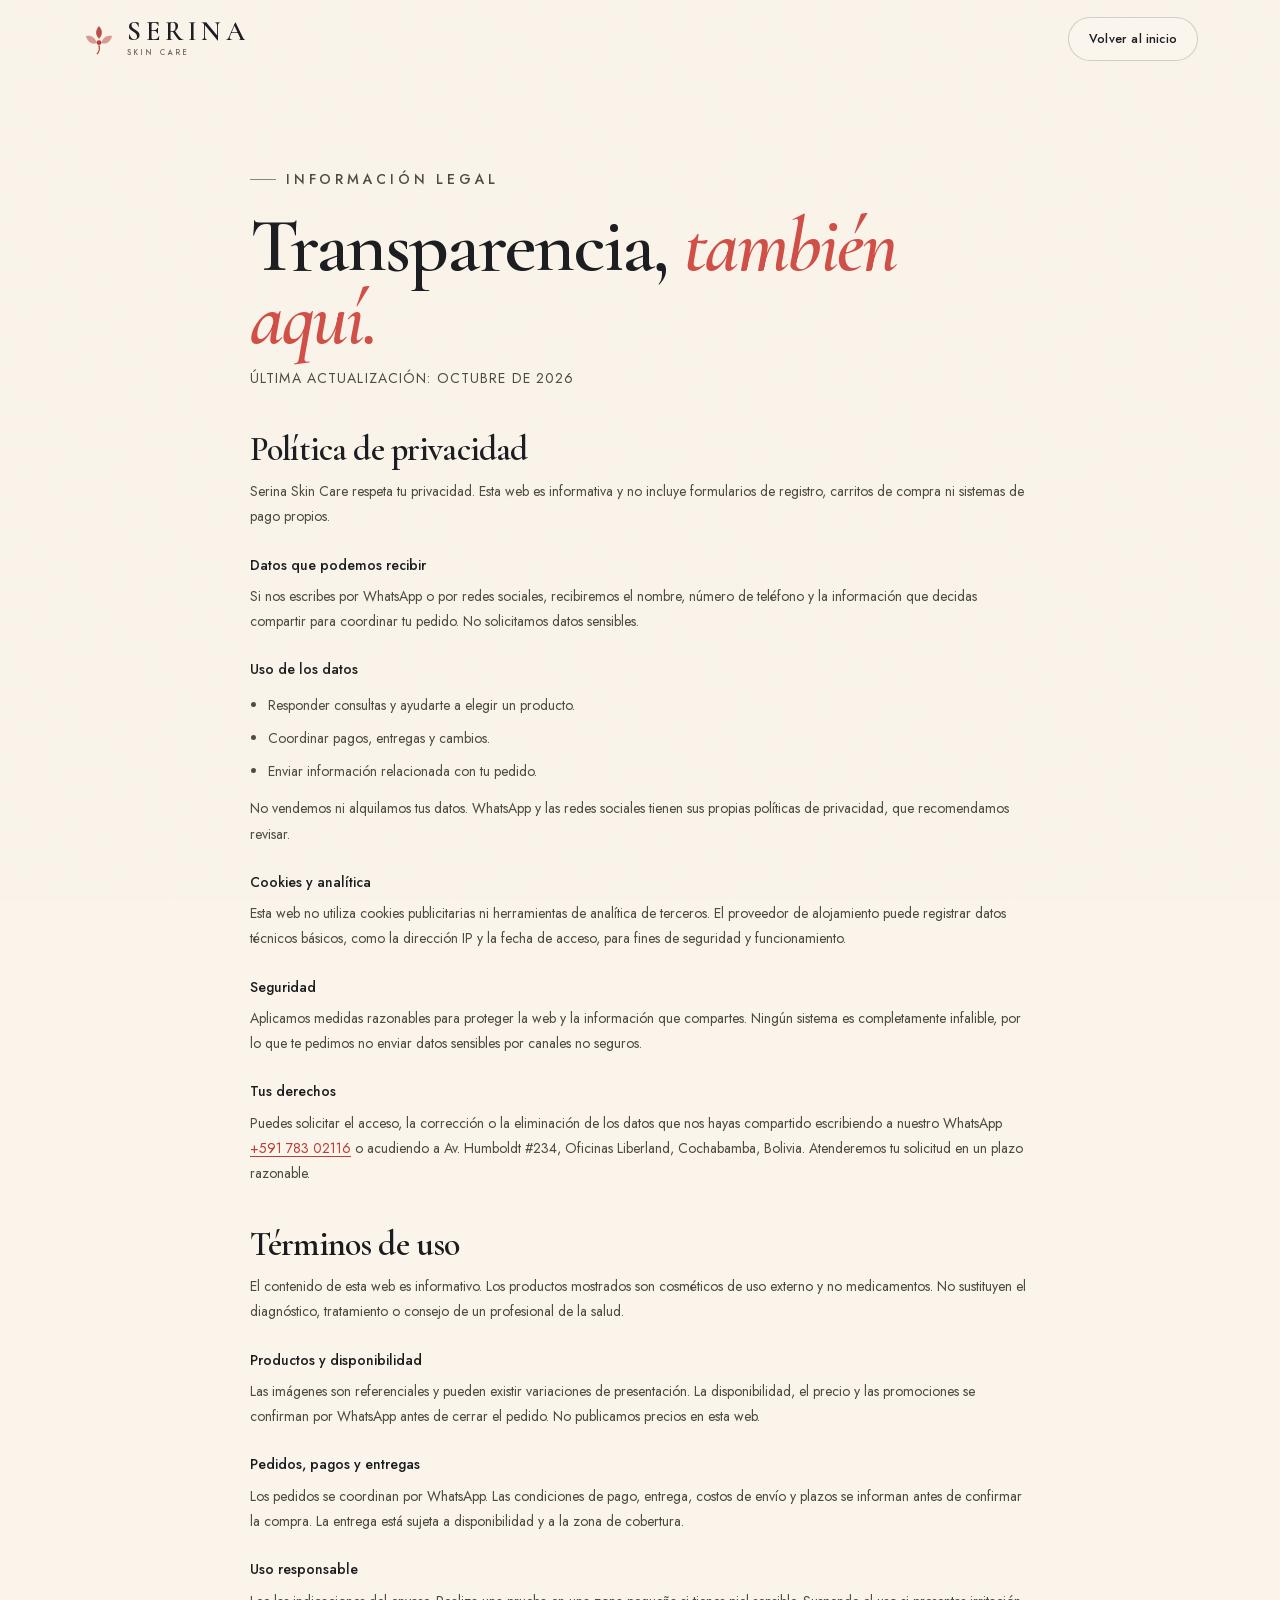
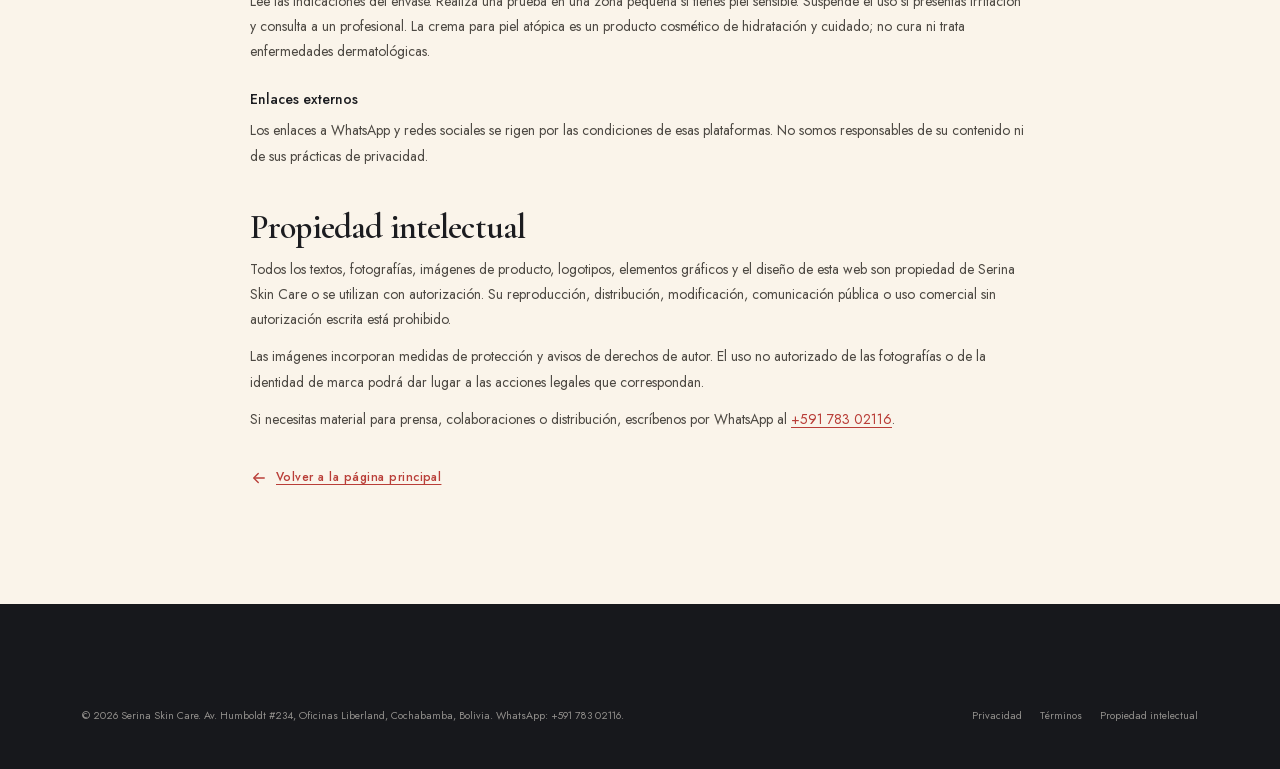
==== legal.html @ 2f3aa1bd "Landing Serina Skin Care" ====
<!DOCTYPE html>
<html lang="es">
<head>
  <meta charset="utf-8">
  <meta name="viewport" content="width=device-width, initial-scale=1">
  <title>Información legal | Serina Skin Care</title>
  <meta name="description" content="Política de privacidad, términos de uso y propiedad intelectual de Serina Skin Care.">
  <meta name="theme-color" content="#faf4ea">
  <meta name="color-scheme" content="light">
  <meta name="robots" content="noindex, follow, noimageindex">
  <meta name="referrer" content="strict-origin-when-cross-origin">
  <meta http-equiv="Content-Security-Policy" content="default-src 'self'; img-src 'self' data:; style-src 'self'; script-src 'self'; font-src 'self'; connect-src 'self'; object-src 'none'; base-uri 'self'; form-action 'none'">
  <link rel="icon" href="favicon.ico" sizes="any">
  <link rel="icon" type="image/png" href="assets/img/brand/favicon-32.png" sizes="32x32">
  <link rel="apple-touch-icon" href="assets/img/brand/apple-touch-icon.png">
  <link rel="stylesheet" href="assets/css/styles.css">
</head>
<body>
  <a class="skip-link" href="#contenido">Saltar al contenido</a>

  <header class="site-header">
    <div class="container header-inner">
      <a class="brand" href="index.html" aria-label="Serina Skin Care, volver al inicio">
        <span class="brand-mark" aria-hidden="true">
          <svg viewBox="0 0 48 48" fill="none">
            <path d="M24 5.5c5.4 6.4 5.4 12.4 0 18-5.4-5.6-5.4-11.6 0-18Z" fill="currentColor" opacity=".92"/>
            <path d="M42.5 19.6c-2.3 8.1-7.6 11.8-15.4 10.5 1.9-7.7 7.2-11.4 15.4-10.5Z" fill="currentColor" opacity=".5"/>
            <path d="M5.5 19.6c8.2-.9 13.5 2.8 15.4 10.5-7.8 1.3-13.1-2.4-15.4-10.5Z" fill="currentColor" opacity=".5"/>
            <circle cx="24" cy="29" r="3.4" fill="currentColor"/>
            <path d="M24 33.2c1.3 5.2 0 9.1-2.5 11.6" stroke="currentColor" stroke-width="1.7" stroke-linecap="round"/>
          </svg>
        </span>
        <span class="brand-text">
          <span class="brand-name">SERINA</span>
          <span class="brand-sub">SKIN CARE</span>
        </span>
      </a>
      <a class="btn btn-ghost btn-sm" href="index.html">Volver al inicio</a>
    </div>
  </header>

  <main class="legal-page" id="contenido">
    <div class="container">
      <div class="legal-shell">
        <p class="eyebrow"><span class="eyebrow-line" aria-hidden="true"></span> Información legal</p>
        <h1>Transparencia, <em>también aquí.</em></h1>
        <p class="legal-updated">Última actualización: octubre de 2026</p>

        <section id="privacidad">
          <h2>Política de privacidad</h2>
          <p>Serina Skin Care respeta tu privacidad. Esta web es informativa y no incluye formularios de registro, carritos de compra ni sistemas de pago propios.</p>
          <h3>Datos que podemos recibir</h3>
          <p>Si nos escribes por WhatsApp o por redes sociales, recibiremos el nombre, número de teléfono y la información que decidas compartir para coordinar tu pedido. No solicitamos datos sensibles.</p>
          <h3>Uso de los datos</h3>
          <ul>
            <li>Responder consultas y ayudarte a elegir un producto.</li>
            <li>Coordinar pagos, entregas y cambios.</li>
            <li>Enviar información relacionada con tu pedido.</li>
          </ul>
          <p>No vendemos ni alquilamos tus datos. WhatsApp y las redes sociales tienen sus propias políticas de privacidad, que recomendamos revisar.</p>
          <h3>Cookies y analítica</h3>
          <p>Esta web no utiliza cookies publicitarias ni herramientas de analítica de terceros. El proveedor de alojamiento puede registrar datos técnicos básicos, como la dirección IP y la fecha de acceso, para fines de seguridad y funcionamiento.</p>
          <h3>Seguridad</h3>
          <p>Aplicamos medidas razonables para proteger la web y la información que compartes. Ningún sistema es completamente infalible, por lo que te pedimos no enviar datos sensibles por canales no seguros.</p>
          <h3>Tus derechos</h3>
          <p>Puedes solicitar el acceso, la corrección o la eliminación de los datos que nos hayas compartido escribiendo a nuestro WhatsApp <a href="https://wa.me/59178302116">+591 783 02116</a> o acudiendo a Av. Humboldt #234, Oficinas Liberland, Cochabamba, Bolivia. Atenderemos tu solicitud en un plazo razonable.</p>
        </section>

        <section id="terminos">
          <h2>Términos de uso</h2>
          <p>El contenido de esta web es informativo. Los productos mostrados son cosméticos de uso externo y no medicamentos. No sustituyen el diagnóstico, tratamiento o consejo de un profesional de la salud.</p>
          <h3>Productos y disponibilidad</h3>
          <p>Las imágenes son referenciales y pueden existir variaciones de presentación. La disponibilidad, el precio y las promociones se confirman por WhatsApp antes de cerrar el pedido. No publicamos precios en esta web.</p>
          <h3>Pedidos, pagos y entregas</h3>
          <p>Los pedidos se coordinan por WhatsApp. Las condiciones de pago, entrega, costos de envío y plazos se informan antes de confirmar la compra. La entrega está sujeta a disponibilidad y a la zona de cobertura.</p>
          <h3>Uso responsable</h3>
          <p>Lee las indicaciones del envase. Realiza una prueba en una zona pequeña si tienes piel sensible. Suspende el uso si presentas irritación y consulta a un profesional. La crema para piel atópica es un producto cosmético de hidratación y cuidado; no cura ni trata enfermedades dermatológicas.</p>
          <h3>Enlaces externos</h3>
          <p>Los enlaces a WhatsApp y redes sociales se rigen por las condiciones de esas plataformas. No somos responsables de su contenido ni de sus prácticas de privacidad.</p>
        </section>

        <section id="propiedad">
          <h2>Propiedad intelectual</h2>
          <p>Todos los textos, fotografías, imágenes de producto, logotipos, elementos gráficos y el diseño de esta web son propiedad de Serina Skin Care o se utilizan con autorización. Su reproducción, distribución, modificación, comunicación pública o uso comercial sin autorización escrita está prohibido.</p>
          <p>Las imágenes incorporan medidas de protección y avisos de derechos de autor. El uso no autorizado de las fotografías o de la identidad de marca podrá dar lugar a las acciones legales que correspondan.</p>
          <p>Si necesitas material para prensa, colaboraciones o distribución, escríbenos por WhatsApp al <a href="https://wa.me/59178302116">+591 783 02116</a>.</p>
        </section>

        <a class="legal-back" href="index.html"><span class="icon" aria-hidden="true"><svg viewBox="0 0 24 24" fill="none" stroke="currentColor" stroke-width="1.8" stroke-linecap="round" stroke-linejoin="round"><path d="M5 12h13"/><path d="m13 6 6 6-6 6"/></svg></span> Volver a la página principal</a>
      </div>
    </div>
  </main>

  <footer class="site-footer">
    <div class="container footer-bottom">
      <p>© 2026 Serina Skin Care. Av. Humboldt #234, Oficinas Liberland, Cochabamba, Bolivia. WhatsApp: <a href="https://wa.me/59178302116">+591 783 02116</a>.</p>
      <div class="legal-links">
        <a href="#privacidad">Privacidad</a>
        <a href="#terminos">Términos</a>
        <a href="#propiedad">Propiedad intelectual</a>
      </div>
    </div>
  </footer>
</body>
</html>
---- assets/css/styles.css ----
@font-face {
  font-family: "Cormorant Garamond";
  src: url("../fonts/CormorantGaramond-600.woff2") format("woff2");
  font-weight: 600;
  font-style: normal;
  font-display: swap;
}
@font-face {
  font-family: "Cormorant Garamond";
  src: url("../fonts/CormorantGaramond-600-italic.woff2") format("woff2");
  font-weight: 600;
  font-style: italic;
  font-display: swap;
}
@font-face {
  font-family: "Jost";
  src: url("../fonts/Jost-400.woff2") format("woff2");
  font-weight: 400;
  font-style: normal;
  font-display: swap;
}
@font-face {
  font-family: "Jost";
  src: url("../fonts/Jost-500.woff2") format("woff2");
  font-weight: 500;
  font-style: normal;
  font-display: swap;
}
@font-face {
  font-family: "Jost";
  src: url("../fonts/Jost-600.woff2") format("woff2");
  font-weight: 600;
  font-style: normal;
  font-display: swap;
}

:root {
  --cream: #faf4ea;
  --paper: #fffcf6;
  --ink: #1b1c20;
  --ink-soft: #4d4943;
  --muted: #6f665c;
  --coral: #d14e46;
  --coral-deep: #b93e38;
  --coral-dark: #a9322d;
  --blush: #f3cdd1;
  --blush-soft: #f8e4e3;
  --amber: #b4551f;
  --gold: #c9a24b;
  --gold-deep: #a77f2e;
  --sage: #71866b;
  --sage-soft: #e6eee0;
  --charcoal: #17181c;
  --line: rgba(27, 28, 32, 0.11);
  --line-light: rgba(255, 255, 255, 0.14);
  --shadow: 0 36px 70px -45px rgba(70, 38, 24, 0.55);
  --shadow-soft: 0 22px 45px -30px rgba(70, 38, 24, 0.4);
  --radius: 30px;
  --font-display: "Cormorant Garamond", Georgia, "Times New Roman", serif;
  --font-sans: "Jost", system-ui, -apple-system, "Segoe UI", sans-serif;
  --container: 1180px;
  --gutter: clamp(18px, 4vw, 32px);
}

*,
*::before,
*::after {
  box-sizing: border-box;
}

html {
  scroll-behavior: smooth;
  scroll-padding-top: 88px;
  overflow-x: hidden;
  overflow-x: clip;
  -webkit-text-size-adjust: 100%;
}

body {
  margin: 0;
  background: var(--cream);
  color: var(--ink);
  font-family: var(--font-sans);
  font-size: 16px;
  font-weight: 400;
  line-height: 1.6;
  overflow-x: hidden;
  overflow-x: clip;
  -webkit-font-smoothing: antialiased;
  text-rendering: optimizeLegibility;
}

body::before {
  content: "";
  position: fixed;
  inset: 0;
  z-index: 9999;
  pointer-events: none;
  opacity: 0.18;
  background-image: url("data:image/svg+xml,%3Csvg xmlns='http://www.w3.org/2000/svg' width='140' height='140' viewBox='0 0 140 140'%3E%3Cfilter id='n'%3E%3CfeTurbulence type='fractalNoise' baseFrequency='.75' numOctaves='2' stitchTiles='stitch'/%3E%3C/filter%3E%3Crect width='140' height='140' filter='url(%23n)' opacity='.16'/%3E%3C/svg%3E");
}

img,
svg {
  display: block;
}

[hidden] {
  display: none !important;
}


img {
  max-width: 100%;
  height: auto;
  -webkit-touch-callout: none;
  -webkit-user-select: none;
  user-select: none;
}

a {
  color: inherit;
  text-decoration: none;
}

button,
input,
summary {
  font: inherit;
}

button {
  color: inherit;
}

h1,
h2,
h3,
h4,
p,
ul,
figure {
  margin: 0;
}

ul {
  padding: 0;
  list-style: none;
}

::selection {
  background: var(--coral-deep);
  color: var(--cream);
}

:focus-visible {
  outline: 2px solid var(--coral-deep);
  outline-offset: 3px;
}

.skip-link {
  position: fixed;
  top: 12px;
  left: 12px;
  z-index: 1000;
  padding: 10px 16px;
  border-radius: 999px;
  background: var(--ink);
  color: var(--cream);
  font-size: 12px;
  transform: translateY(-160%);
  transition: transform 0.2s ease;
}

.skip-link:focus {
  transform: none;
}

.container {
  width: 100%;
  max-width: var(--container);
  margin: 0 auto;
  padding: 0 var(--gutter);
}

.icon {
  display: inline-flex;
  flex: 0 0 auto;
  width: 18px;
  height: 18px;
}

.icon svg {
  width: 100%;
  height: 100%;
}

.icon-arrow {
  width: 17px;
  height: 17px;
}

.eyebrow {
  display: flex;
  align-items: center;
  gap: 10px;
  color: var(--coral-deep);
  font-size: 10.5px;
  font-weight: 500;
  letter-spacing: 0.27em;
  line-height: 1.3;
  text-transform: uppercase;
}

.eyebrow-line {
  display: inline-block;
  width: 26px;
  height: 1px;
  background: currentColor;
  opacity: 0.65;
}

.eyebrow.light {
  color: #f7d7b6;
}

h1,
h2 {
  font-family: var(--font-display);
  font-weight: 600;
  letter-spacing: -0.025em;
  line-height: 0.95;
}

h1 em,
h2 em {
  color: var(--coral);
  font-style: italic;
  font-weight: 600;
}

.lead {
  max-width: 490px;
  margin-top: 24px;
  color: var(--ink-soft);
  font-size: clamp(16px, 1.7vw, 18px);
  line-height: 1.7;
}

.section {
  padding: clamp(76px, 9vw, 128px) 0;
}

.section-head {
  display: flex;
  align-items: flex-end;
  justify-content: space-between;
  gap: 48px;
  margin-bottom: clamp(38px, 5vw, 58px);
}

.section-head h2 {
  margin-top: 18px;
  font-size: clamp(46px, 5vw, 70px);
}

.section-head.center {
  display: block;
  max-width: 720px;
  margin-right: auto;
  margin-left: auto;
  text-align: center;
}

.section-head.center .eyebrow {
  justify-content: center;
}

.section-head.center h2 {
  margin-top: 16px;
}

.section-lead {
  max-width: 390px;
  padding-bottom: 8px;
  color: var(--muted);
  font-size: 14.5px;
  line-height: 1.7;
}

.section-lead.centered {
  max-width: 520px;
  margin: 20px auto 0;
}

.btn {
  display: inline-flex;
  align-items: center;
  justify-content: center;
  gap: 10px;
  min-height: 54px;
  padding: 0 27px;
  border: 1px solid transparent;
  border-radius: 999px;
  cursor: pointer;
  font-family: var(--font-sans);
  font-size: 13.5px;
  font-weight: 500;
  letter-spacing: 0.015em;
  line-height: 1;
  text-align: center;
  white-space: nowrap;
  transition: transform 0.25s ease, background-color 0.25s ease, border-color 0.25s ease, box-shadow 0.25s ease, color 0.25s ease;
}

.btn:hover {
  transform: translateY(-2px);
}

.btn:active {
  transform: translateY(0);
}

.btn-primary {
  background: var(--coral-deep);
  color: #fff;
  box-shadow: 0 18px 30px -18px rgba(185, 62, 56, 0.8);
}

.btn-primary:hover {
  background: var(--coral-dark);
  box-shadow: 0 22px 34px -18px rgba(169, 50, 45, 0.75);
}

.btn-ghost {
  border-color: rgba(27, 28, 32, 0.18);
  background: rgba(255, 252, 246, 0.28);
  color: var(--ink);
}

.btn-ghost:hover {
  border-color: var(--ink);
  background: rgba(255, 252, 246, 0.7);
}

.btn-dark {
  background: var(--ink);
  color: var(--cream);
  box-shadow: 0 18px 30px -20px rgba(23, 24, 28, 0.8);
}

.btn-dark:hover {
  background: var(--coral-deep);
}

.btn-cream {
  background: var(--cream);
  color: var(--coral-deep);
  box-shadow: 0 20px 40px -22px rgba(70, 20, 15, 0.55);
}

.btn-cream:hover {
  background: #fff;
  color: var(--coral-dark);
}

.btn-sm {
  min-height: 44px;
  padding: 0 20px;
  font-size: 12.5px;
}

/* Announcement + header */
.announce {
  background: var(--charcoal);
  color: rgba(250, 244, 234, 0.8);
}

.announce-inner {
  display: flex;
  align-items: center;
  justify-content: space-between;
  gap: 20px;
  min-height: 38px;
  font-size: 10.5px;
  letter-spacing: 0.12em;
  text-transform: uppercase;
}

.announce p {
  display: flex;
  align-items: center;
  gap: 9px;
}

.announce a {
  display: inline-flex;
  align-items: center;
  gap: 8px;
  color: rgba(250, 244, 234, 0.95);
  transition: color 0.2s ease;
}

.announce a:hover {
  color: #f5c7a8;
}

.announce-dot {
  width: 6px;
  height: 6px;
  border-radius: 50%;
  background: var(--coral);
  box-shadow: 0 0 0 3px rgba(209, 78, 70, 0.18);
}

.site-header {
  position: sticky;
  top: 0;
  z-index: 100;
  background: rgba(250, 244, 234, 0.84);
  border-bottom: 1px solid transparent;
  backdrop-filter: blur(18px);
  -webkit-backdrop-filter: blur(18px);
  transition: border-color 0.25s ease, box-shadow 0.25s ease, background-color 0.25s ease;
}

.site-header.scrolled {
  border-bottom-color: var(--line);
  background: rgba(250, 244, 234, 0.94);
  box-shadow: 0 14px 30px -30px rgba(25, 20, 15, 0.45);
}

.header-inner {
  position: relative;
  display: flex;
  align-items: center;
  justify-content: space-between;
  gap: 22px;
  min-height: 78px;
}

.brand {
  display: inline-flex;
  align-items: center;
  gap: 11px;
  flex: 0 0 auto;
}

.brand-mark {
  display: grid;
  place-items: center;
  width: 34px;
  height: 34px;
  color: var(--coral-deep);
}

.brand-mark svg {
  width: 100%;
  height: 100%;
}

.brand-text {
  display: flex;
  flex-direction: column;
}

.brand-name {
  font-family: var(--font-display);
  font-size: 27px;
  font-weight: 600;
  letter-spacing: 0.17em;
  line-height: 0.82;
}

.brand-sub {
  margin-top: 6px;
  color: var(--muted);
  font-size: 7.5px;
  font-weight: 500;
  letter-spacing: 0.4em;
  line-height: 1;
}

.nav {
  display: flex;
  align-items: center;
  gap: clamp(18px, 2.4vw, 34px);
}

.nav > a {
  position: relative;
  color: var(--ink-soft);
  font-size: 13px;
  font-weight: 500;
  letter-spacing: 0.02em;
  transition: color 0.2s ease;
}

.nav > a::after {
  content: "";
  position: absolute;
  right: 0;
  bottom: -7px;
  left: 0;
  height: 1px;
  background: var(--coral-deep);
  transform: scaleX(0);
  transform-origin: right;
  transition: transform 0.3s ease;
}

.nav > a:hover {
  color: var(--ink);
}

.nav > a:hover::after {
  transform: scaleX(1);
  transform-origin: left;
}

.header-actions {
  display: flex;
  align-items: center;
  gap: 10px;
}

.menu-toggle {
  display: none;
  width: 44px;
  height: 44px;
  padding: 0;
  border: 1px solid var(--line);
  border-radius: 50%;
  background: transparent;
  cursor: pointer;
}

.menu-toggle span {
  display: block;
  width: 17px;
  height: 1.5px;
  margin: 4px auto;
  border-radius: 999px;
  background: var(--ink);
  transition: transform 0.25s ease, opacity 0.25s ease;
}

.nav-open .menu-toggle span:nth-child(1) {
  transform: translateY(5.5px) rotate(45deg);
}

.nav-open .menu-toggle span:nth-child(2) {
  opacity: 0;
}

.nav-open .menu-toggle span:nth-child(3) {
  transform: translateY(-5.5px) rotate(-45deg);
}

/* Hero */
.hero {
  position: relative;
  padding: clamp(44px, 6vw, 84px) 0 clamp(64px, 8vw, 104px);
  overflow: hidden;
}

.hero::before {
  content: "";
  position: absolute;
  top: -18%;
  right: -10%;
  width: 60vw;
  height: 60vw;
  max-width: 820px;
  max-height: 820px;
  border-radius: 50%;
  background: radial-gradient(circle at 40% 40%, rgba(247, 214, 206, 0.9), rgba(250, 244, 234, 0) 68%);
  pointer-events: none;
}

.hero::after {
  content: "";
  position: absolute;
  bottom: -30%;
  left: -16%;
  width: 46vw;
  height: 46vw;
  max-width: 620px;
  max-height: 620px;
  border-radius: 50%;
  background: radial-gradient(circle, rgba(236, 219, 193, 0.6), rgba(250, 244, 234, 0) 70%);
  pointer-events: none;
}

.hero-grid {
  position: relative;
  z-index: 1;
  display: grid;
  grid-template-columns: minmax(0, 1.04fr) minmax(0, 0.96fr);
  align-items: center;
  gap: clamp(30px, 4vw, 64px);
}

.hero-copy {
  padding-top: 6px;
}

.hero h1 {
  margin: 22px 0 24px;
  font-size: clamp(56px, 7.4vw, 98px);
  line-height: 0.88;
  letter-spacing: -0.035em;
}

.hero-actions {
  display: flex;
  flex-wrap: wrap;
  gap: 11px;
  margin-top: 30px;
}

.trust {
  display: flex;
  flex-wrap: wrap;
  gap: 14px 22px;
  margin-top: 32px;
  color: var(--muted);
  font-size: 11.5px;
  letter-spacing: 0.02em;
}

.trust li {
  display: flex;
  align-items: center;
  gap: 7px;
}

.trust .icon {
  width: 15px;
  height: 15px;
  color: var(--coral-deep);
}

.hero-visual {
  position: relative;
  display: grid;
  place-items: center;
  min-height: 620px;
  isolation: isolate;
}

.hero-blob {
  position: absolute;
  top: 50%;
  left: 50%;
  width: min(92%, 500px);
  aspect-ratio: 1;
  border-radius: 50%;
  background:
    radial-gradient(circle at 35% 28%, rgba(255, 247, 240, 0.9), transparent 35%),
    linear-gradient(160deg, #f8d8cf 0%, #efc0ba 48%, #e9aaa6 100%);
  box-shadow: inset -20px -28px 70px rgba(174, 90, 77, 0.16), 0 40px 80px -60px rgba(120, 50, 35, 0.5);
  transform: translate(-50%, -50%);
}

.hero-ring {
  position: absolute;
  top: 50%;
  left: 50%;
  width: min(105%, 590px);
  aspect-ratio: 1;
  border: 1px solid rgba(201, 162, 75, 0.45);
  border-radius: 50%;
  transform: translate(-50%, -50%) rotate(12deg);
}

.hero-stage {
  position: relative;
  z-index: 2;
  display: flex;
  align-items: center;
  justify-content: center;
  width: 100%;
  filter: drop-shadow(0 44px 44px rgba(77, 38, 23, 0.2));
}

.hero-stage img {
  width: 100%;
  height: min(612px, 70vw);
  object-fit: contain;
  animation: float 7s ease-in-out infinite;
}

.watermark {
  position: absolute;
  right: 12px;
  bottom: 9px;
  z-index: 6;
  color: rgba(27, 28, 32, 0.3);
  font-size: 8px;
  font-weight: 500;
  letter-spacing: 0.13em;
  text-transform: uppercase;
  pointer-events: none;
}

.float-card {
  position: absolute;
  z-index: 4;
  border: 1px solid rgba(255, 255, 255, 0.72);
  border-radius: 18px;
  background: rgba(255, 252, 246, 0.9);
  box-shadow: 0 18px 36px -24px rgba(70, 38, 24, 0.45);
  backdrop-filter: blur(12px);
  -webkit-backdrop-filter: blur(12px);
}

.float-size {
  top: 12%;
  left: -1%;
  display: flex;
  flex-direction: column;
  gap: 2px;
  padding: 12px 17px;
}

.fc-kicker {
  color: var(--coral-deep);
  font-size: 8.5px;
  font-weight: 500;
  letter-spacing: 0.17em;
  text-transform: uppercase;
}

.float-size strong {
  font-family: var(--font-display);
  font-size: 25px;
  font-weight: 600;
  line-height: 1;
}

.float-benefits {
  bottom: 7%;
  left: -4%;
  display: flex;
  gap: 14px;
  padding: 12px 15px;
}

.mini-benefit {
  display: flex;
  flex-direction: column;
  align-items: center;
  gap: 5px;
  color: var(--ink-soft);
  font-size: 9px;
  letter-spacing: 0.03em;
}

.mini-benefit svg {
  width: 17px;
  height: 17px;
  color: var(--coral-deep);
}

.stamp {
  position: absolute;
  top: 4%;
  right: 0;
  z-index: 4;
  display: flex;
  flex-direction: column;
  align-items: center;
  justify-content: center;
  width: 114px;
  height: 114px;
  border: 1px solid rgba(201, 162, 75, 0.35);
  border-radius: 50%;
  background: var(--paper);
  color: var(--coral-deep);
  text-align: center;
  box-shadow: 0 18px 36px -24px rgba(70, 38, 24, 0.45);
  transform: rotate(7deg);
}

.stamp span {
  font-size: 8px;
  font-weight: 500;
  letter-spacing: 0.16em;
  text-transform: uppercase;
}

.stamp strong {
  margin-top: 2px;
  font-family: var(--font-display);
  font-size: 19px;
  font-weight: 600;
  line-height: 1;
}

.stamp svg {
  position: absolute;
  inset: 4px;
  width: calc(100% - 8px);
  height: calc(100% - 8px);
  color: var(--gold);
}

.spark {
  position: absolute;
  z-index: 1;
  color: var(--gold);
  opacity: 0.8;
}

.spark-1 {
  top: 31%;
  right: 5%;
  width: 22px;
  height: 22px;
}

.spark-2 {
  right: 14%;
  bottom: 20%;
  width: 13px;
  height: 13px;
  opacity: 0.6;
}

/* Marquee */
.marquee {
  position: relative;
  z-index: 2;
  overflow: hidden;
  background: var(--charcoal);
  color: rgba(250, 244, 234, 0.9);
  transform: rotate(-1.4deg);
  transform-origin: center;
}

.marquee-track {
  display: flex;
  width: max-content;
  animation: marquee 34s linear infinite;
}

.marquee-track span {
  display: flex;
  align-items: center;
  gap: 26px;
  padding: 17px 26px;
  font-size: 10.5px;
  font-weight: 400;
  letter-spacing: 0.3em;
  text-transform: uppercase;
  white-space: nowrap;
}

.marquee-track i {
  color: var(--gold);
  font-style: normal;
  font-size: 8px;
}

/* Products */
.products {
  position: relative;
}

.product-grid {
  display: grid;
  grid-template-columns: repeat(3, minmax(0, 1fr));
  gap: 22px;
}

.product-card {
  position: relative;
  display: flex;
  flex-direction: column;
  min-height: 666px;
  padding: 22px;
  overflow: hidden;
  border: 1px solid rgba(255, 255, 255, 0.5);
  border-radius: var(--radius);
  box-shadow: var(--shadow-soft);
  transition: transform 0.35s ease, box-shadow 0.35s ease;
}

.product-card:hover {
  transform: translateY(-6px);
  box-shadow: 0 42px 70px -48px rgba(70, 38, 24, 0.55);
}

.card-facial {
  background: linear-gradient(155deg, #f8ddd7 0%, #f3cac8 56%, #eebfbe 100%);
}

.card-corporal {
  background: linear-gradient(155deg, #eee7dc 0%, #e5dccf 100%);
}

.card-atopic {
  background: linear-gradient(155deg, #e9efe3 0%, #dce7d5 100%);
}

.card-top {
  position: relative;
  z-index: 3;
  display: flex;
  align-items: center;
  justify-content: space-between;
  gap: 12px;
}

.tag {
  display: inline-flex;
  align-items: center;
  padding: 7px 11px;
  border: 1px solid rgba(255, 255, 255, 0.62);
  border-radius: 999px;
  background: rgba(255, 252, 246, 0.72);
  color: var(--ink-soft);
  font-size: 9px;
  font-weight: 500;
  letter-spacing: 0.15em;
  line-height: 1;
  text-transform: uppercase;
  backdrop-filter: blur(10px);
}

.card-num {
  color: rgba(27, 28, 32, 0.25);
  font-family: var(--font-display);
  font-size: 22px;
  font-weight: 600;
  line-height: 1;
}

.card-stage {
  position: relative;
  z-index: 1;
  display: grid;
  place-items: center;
  height: 356px;
  margin: 2px 0 8px;
}

.stage-circle {
  position: absolute;
  top: 50%;
  left: 50%;
  width: 264px;
  aspect-ratio: 1;
  border: 1px solid rgba(255, 255, 255, 0.55);
  border-radius: 50%;
  background: rgba(255, 252, 246, 0.34);
  box-shadow: inset 0 0 60px rgba(255, 255, 255, 0.25);
  transform: translate(-50%, -50%);
}

.card-corporal .stage-circle {
  background: rgba(255, 252, 246, 0.25);
}

.card-atopic .stage-circle {
  background: rgba(255, 252, 246, 0.3);
}

.card-stage img {
  position: relative;
  z-index: 1;
  width: 100%;
  height: 344px;
  object-fit: contain;
  filter: drop-shadow(0 28px 24px rgba(65, 35, 22, 0.18));
  transition: transform 0.55s cubic-bezier(0.2, 0.7, 0.2, 1);
}

.product-card:hover .card-stage img {
  transform: translateY(-8px) scale(1.025);
}

.card-body {
  position: relative;
  z-index: 2;
  margin-top: auto;
}

.card-kicker {
  margin-bottom: 7px;
  color: rgba(27, 28, 32, 0.56);
  font-size: 9px;
  font-weight: 500;
  letter-spacing: 0.15em;
  text-transform: uppercase;
}

.card-body h3 {
  font-family: var(--font-display);
  font-size: 35px;
  font-weight: 600;
  letter-spacing: -0.025em;
  line-height: 0.96;
}

.card-atopic .card-body h3 {
  font-size: 30px;
}

.card-size {
  margin-top: 5px;
  color: rgba(27, 28, 32, 0.55);
  font-size: 11.5px;
  letter-spacing: 0.04em;
}

.card-desc {
  max-width: 31ch;
  margin-top: 13px;
  color: rgba(27, 28, 32, 0.7);
  font-size: 13px;
  line-height: 1.6;
}

.chips {
  display: flex;
  flex-wrap: wrap;
  gap: 6px;
  margin: 16px 0 19px;
}

.chips li {
  padding: 6px 9px;
  border: 1px solid rgba(27, 28, 32, 0.13);
  border-radius: 999px;
  background: rgba(255, 255, 255, 0.18);
  color: rgba(27, 28, 32, 0.65);
  font-size: 9px;
  font-weight: 500;
  letter-spacing: 0.09em;
  line-height: 1;
  text-transform: uppercase;
}

.btn-card {
  width: 100%;
  min-height: 48px;
  border-radius: 999px;
  background: var(--ink);
  color: var(--cream);
  font-size: 12.5px;
}

.btn-card:hover {
  background: var(--coral-deep);
}

.card-note {
  min-height: 13px;
  margin-top: 10px;
  color: rgba(27, 28, 32, 0.62);
  font-size: 10px;
  line-height: 1.4;
  text-align: center;
}

/* Benefits */
.benefits {
  background: linear-gradient(180deg, rgba(255, 252, 246, 0.7), rgba(250, 244, 234, 0) 70%);
}

.benefit-grid {
  display: grid;
  grid-template-columns: repeat(3, minmax(0, 1fr));
  gap: 0 30px;
  margin-top: 50px;
}

.benefit {
  position: relative;
  padding: 32px 26px 30px 0;
  border-top: 1px solid var(--line);
}

.benefit:nth-child(n + 2) {
  padding-left: 28px;
  border-left: 1px solid var(--line);
}

.benefit-icon {
  display: grid;
  place-items: center;
  width: 46px;
  height: 46px;
  border: 1px solid rgba(201, 162, 75, 0.35);
  border-radius: 50%;
  color: var(--coral-deep);
}

.benefit-icon svg {
  width: 21px;
  height: 21px;
}

.benefit-num {
  position: absolute;
  top: 34px;
  right: 8px;
  color: rgba(27, 28, 32, 0.2);
  font-family: var(--font-display);
  font-size: 18px;
  font-weight: 600;
}

.benefit h3 {
  margin: 20px 0 9px;
  font-family: var(--font-display);
  font-size: 31px;
  font-weight: 600;
  line-height: 1;
}

.benefit p {
  max-width: 31ch;
  color: var(--muted);
  font-size: 13.5px;
  line-height: 1.65;
}

.ingredient-bar {
  display: flex;
  flex-wrap: wrap;
  align-items: center;
  justify-content: center;
  gap: 9px 22px;
  margin-top: 42px;
  padding: 18px 20px;
  border-top: 1px solid var(--line);
  border-bottom: 1px solid var(--line);
}

.ingredient-bar span {
  color: var(--ink-soft);
  font-size: 10px;
  font-weight: 500;
  letter-spacing: 0.14em;
  text-transform: uppercase;
}

.ingredient-bar span + span::before {
  content: "✦";
  margin-right: 22px;
  color: var(--gold-deep);
  font-size: 7px;
  vertical-align: middle;
}

/* Ritual split */
.ritual {
  padding-top: 0;
}

.split {
  display: grid;
  grid-template-columns: minmax(0, 1fr) minmax(0, 1fr);
  align-items: center;
  gap: clamp(38px, 6vw, 82px);
}

.split-media {
  position: relative;
  aspect-ratio: 4 / 5;
  overflow: hidden;
  border-radius: var(--radius);
  background: #e7ded2;
  box-shadow: var(--shadow);
}

.split-media > img {
  width: 100%;
  height: 100%;
  object-fit: cover;
  transition: transform 0.9s cubic-bezier(0.2, 0.7, 0.2, 1);
}

.split-media:hover > img {
  transform: scale(1.025);
}

.media-badge {
  position: absolute;
  bottom: 20px;
  left: 20px;
  z-index: 7;
  display: flex;
  flex-direction: column;
  gap: 1px;
  padding: 14px 18px;
  border: 1px solid rgba(255, 255, 255, 0.55);
  border-radius: 16px;
  background: rgba(250, 244, 234, 0.92);
  color: var(--ink);
  box-shadow: 0 18px 30px -24px rgba(40, 25, 15, 0.5);
  backdrop-filter: blur(10px);
}

.media-badge span {
  color: var(--muted);
  font-size: 8px;
  font-weight: 500;
  letter-spacing: 0.18em;
  text-transform: uppercase;
}

.media-badge strong {
  font-family: var(--font-display);
  font-size: 24px;
  font-weight: 600;
  line-height: 0.95;
}

.split-copy h2 {
  margin: 18px 0 20px;
  font-size: clamp(46px, 5vw, 66px);
}

.split-copy > p {
  max-width: 46ch;
  color: var(--muted);
  font-size: 14.5px;
  line-height: 1.75;
}

.checks {
  display: grid;
  gap: 12px;
  margin: 24px 0 28px;
}

.checks li {
  display: flex;
  align-items: flex-start;
  gap: 10px;
  color: var(--ink-soft);
  font-size: 13.5px;
  line-height: 1.5;
}

.checks .icon {
  width: 17px;
  height: 17px;
  margin-top: 2px;
  color: var(--coral-deep);
}

/* Steps */
.steps {
  background: linear-gradient(180deg, #f7efe5 0%, #f2e8dc 100%);
}

.step-grid {
  position: relative;
  display: grid;
  grid-template-columns: repeat(3, minmax(0, 1fr));
  gap: 20px;
  margin-top: 46px;
}

.step-grid::before {
  content: "";
  position: absolute;
  top: 48px;
  right: 16%;
  left: 16%;
  border-top: 1px dashed rgba(27, 28, 32, 0.2);
}

.step {
  position: relative;
  z-index: 1;
  padding: 28px;
  border: 1px solid rgba(255, 255, 255, 0.7);
  border-radius: 24px;
  background: rgba(255, 252, 246, 0.78);
  box-shadow: 0 22px 44px -36px rgba(70, 38, 24, 0.45);
}

.step-num {
  display: inline-flex;
  align-items: center;
  justify-content: center;
  width: 48px;
  height: 48px;
  border-radius: 50%;
  background: var(--coral-deep);
  color: #fff;
  font-family: var(--font-display);
  font-size: 18px;
  font-weight: 600;
  line-height: 1;
}

.step h3 {
  margin: 20px 0 7px;
  font-family: var(--font-display);
  font-size: 27px;
  font-weight: 600;
  line-height: 1;
}

.step p {
  max-width: 30ch;
  color: var(--muted);
  font-size: 13px;
  line-height: 1.65;
}

.steps-note {
  max-width: 690px;
  margin: 34px auto 0;
  color: var(--muted);
  font-size: 12.5px;
  line-height: 1.7;
  text-align: center;
}

/* FAQ */
.faq-grid {
  display: grid;
  grid-template-columns: minmax(0, 0.86fr) minmax(0, 1.14fr);
  align-items: start;
  gap: clamp(38px, 6vw, 80px);
}

.faq-intro {
  position: sticky;
  top: 112px;
}

.faq-intro h2 {
  margin: 18px 0 20px;
  font-size: clamp(44px, 4.6vw, 62px);
}

.faq-intro > p {
  max-width: 39ch;
  color: var(--muted);
  font-size: 14px;
  line-height: 1.75;
}

.wa-card {
  display: flex;
  align-items: center;
  gap: 13px;
  margin-top: 26px;
  padding: 16px 17px;
  border-radius: 18px;
  background: var(--ink);
  color: var(--cream);
  transition: transform 0.25s ease, background-color 0.25s ease;
}

.wa-card:hover {
  background: var(--charcoal);
  transform: translateY(-3px);
}

.wa-card-icon {
  display: grid;
  flex: 0 0 auto;
  place-items: center;
  width: 38px;
  height: 38px;
  border-radius: 50%;
  background: rgba(255, 255, 255, 0.1);
  color: #fff;
}

.wa-card-icon svg {
  width: 19px;
  height: 19px;
}

.wa-card-text {
  display: flex;
  flex-direction: column;
  gap: 1px;
}

.wa-card-text strong {
  font-size: 12.5px;
  font-weight: 500;
}

.wa-card-text span {
  color: rgba(250, 244, 234, 0.6);
  font-size: 10.5px;
}

.wa-card .icon-arrow {
  margin-left: auto;
  color: #f0c9a5;
}

.faq-list {
  border-top: 1px solid var(--line);
}

.faq-list details {
  border-bottom: 1px solid var(--line);
}

.faq-list summary {
  position: relative;
  display: flex;
  align-items: center;
  justify-content: space-between;
  gap: 18px;
  padding: 21px 34px 21px 0;
  cursor: pointer;
  color: var(--ink);
  font-size: 14.5px;
  font-weight: 500;
  line-height: 1.4;
  list-style: none;
}

.faq-list summary::-webkit-details-marker {
  display: none;
}

.faq-plus {
  position: absolute;
  top: 50%;
  right: 2px;
  width: 18px;
  height: 18px;
  margin-top: -9px;
  transition: transform 0.3s ease;
}

.faq-plus::before,
.faq-plus::after {
  content: "";
  position: absolute;
  top: 50%;
  left: 50%;
  width: 14px;
  height: 1px;
  background: var(--ink);
  transform: translate(-50%, -50%);
}

.faq-plus::after {
  transform: translate(-50%, -50%) rotate(90deg);
}

details[open] .faq-plus {
  transform: rotate(45deg);
}

.faq-list details p {
  max-width: 58ch;
  padding: 0 30px 22px 0;
  color: var(--muted);
  font-size: 13.5px;
  line-height: 1.75;
  animation: fade-in 0.35s ease;
}

/* Final CTA */
.final-cta {
  position: relative;
  overflow: hidden;
  margin-top: 10px;
  background: linear-gradient(130deg, #ce4b43 0%, #bb3d37 55%, #ab332e 100%);
  color: var(--cream);
}

.final-cta::before {
  content: "";
  position: absolute;
  top: -46%;
  right: -8%;
  width: 760px;
  height: 760px;
  border: 1px solid rgba(247, 215, 182, 0.25);
  border-radius: 50%;
  pointer-events: none;
}

.final-cta::after {
  content: "";
  position: absolute;
  bottom: -55%;
  left: -10%;
  width: 620px;
  height: 620px;
  border-radius: 50%;
  background: radial-gradient(circle, rgba(247, 215, 182, 0.16), transparent 68%);
  pointer-events: none;
}

.final-inner {
  position: relative;
  z-index: 1;
  display: grid;
  grid-template-columns: minmax(0, 1.04fr) minmax(0, 0.96fr);
  align-items: center;
  gap: 30px;
  min-height: 560px;
  padding-top: clamp(58px, 7vw, 88px);
  padding-bottom: clamp(58px, 7vw, 88px);
}

.final-copy h2 {
  margin: 20px 0 20px;
  color: var(--cream);
  font-size: clamp(48px, 5.5vw, 76px);
}

.final-copy h2 em {
  color: #f7d1ab;
}

.final-copy > p {
  max-width: 42ch;
  margin-bottom: 28px;
  color: rgba(255, 248, 240, 0.8);
  font-size: 14.5px;
  line-height: 1.7;
}

.final-note {
  margin-top: 16px;
  color: rgba(255, 248, 240, 0.58);
  font-size: 10px;
  letter-spacing: 0.14em;
  text-transform: uppercase;
}

.final-media {
  position: relative;
  display: grid;
  place-items: center;
  align-self: stretch;
  min-height: 480px;
}

.final-circle {
  position: absolute;
  top: 50%;
  left: 50%;
  width: min(96%, 430px);
  aspect-ratio: 1;
  border-radius: 50%;
  background: radial-gradient(circle at 38% 30%, #fffaf2, #f5e8d8 70%);
  box-shadow: 0 34px 70px -34px rgba(80, 20, 14, 0.55);
  transform: translate(-50%, -50%);
}

.final-media > img {
  position: relative;
  z-index: 2;
  width: auto;
  height: 540px;
  max-width: 100%;
  filter: drop-shadow(0 30px 30px rgba(70, 25, 18, 0.28));
}

.final-tag {
  position: absolute;
  right: 6%;
  bottom: 4%;
  z-index: 3;
  padding: 8px 13px;
  border-radius: 999px;
  background: var(--ink);
  color: var(--cream);
  font-size: 10px;
  letter-spacing: 0.08em;
}

/* Footer */
.site-footer {
  padding: clamp(58px, 7vw, 82px) 0 26px;
  background: var(--charcoal);
  color: var(--cream);
}

.footer-grid {
  display: grid;
  grid-template-columns: minmax(0, 1.35fr) minmax(0, 0.75fr) minmax(0, 0.75fr) minmax(0, 0.85fr);
  gap: 36px;
  padding-bottom: 38px;
  border-bottom: 1px solid var(--line-light);
}

.brand-footer .brand-name {
  color: var(--cream);
}

.brand-footer .brand-sub {
  color: rgba(250, 244, 234, 0.55);
}

.brand-footer .brand-mark {
  color: #e9a09a;
}

.footer-brand > p {
  max-width: 32ch;
  margin-top: 18px;
  color: rgba(250, 244, 234, 0.58);
  font-size: 12.5px;
  line-height: 1.7;
}

.socials {
  display: flex;
  gap: 9px;
  margin-top: 18px;
}

.socials a {
  display: grid;
  place-items: center;
  width: 37px;
  height: 37px;
  border: 1px solid rgba(250, 244, 234, 0.22);
  border-radius: 50%;
  color: var(--cream);
  transition: background-color 0.25s ease, border-color 0.25s ease, transform 0.25s ease;
}

.socials a:hover {
  border-color: var(--coral);
  background: var(--coral-deep);
  transform: translateY(-2px);
}

.socials svg {
  width: 16px;
  height: 16px;
}

.footer-col h3 {
  margin-bottom: 15px;
  color: #d8b77a;
  font-family: var(--font-sans);
  font-size: 9.5px;
  font-weight: 500;
  letter-spacing: 0.2em;
  text-transform: uppercase;
}

.footer-col a,
.footer-col span {
  display: block;
  margin-bottom: 9px;
  color: rgba(250, 244, 234, 0.66);
  font-size: 12.5px;
  line-height: 1.4;
  transition: color 0.2s ease;
}

.footer-col a:hover {
  color: var(--cream);
}

.footer-bottom {
  display: flex;
  align-items: center;
  justify-content: space-between;
  gap: 18px;
  padding-top: 22px;
  padding-bottom: 18px;
  color: rgba(250, 244, 234, 0.54);
  font-size: 10.5px;
}

.legal-links {
  display: flex;
  flex-wrap: wrap;
  gap: 18px;
}

.legal-links a:hover {
  color: var(--cream);
}

.footer-disclaimer {
  border-top: 1px solid rgba(250, 244, 234, 0.1);
  padding-top: 18px;
}

.footer-disclaimer p {
  max-width: 100%;
  color: rgba(250, 244, 234, 0.48);
  font-size: 9.5px;
  line-height: 1.65;
}

/* WhatsApp float */
.wa-float {
  position: fixed;
  right: 22px;
  bottom: 22px;
  z-index: 200;
  display: grid;
  place-items: center;
  width: 58px;
  height: 58px;
  border-radius: 50%;
  background: var(--coral-deep);
  color: #fff;
  box-shadow: 0 18px 34px -14px rgba(120, 35, 28, 0.7);
  transition: transform 0.25s ease, background-color 0.25s ease;
}

.wa-float:hover {
  background: var(--coral-dark);
  transform: scale(1.06);
}

.wa-float .icon {
  position: relative;
  z-index: 2;
  width: 27px;
  height: 27px;
}

.wa-pulse {
  position: absolute;
  inset: 0;
  border: 2px solid rgba(209, 78, 70, 0.55);
  border-radius: 50%;
  animation: pulse 2.6s ease-out infinite;
}

.wa-tooltip {
  position: absolute;
  right: 72px;
  padding: 8px 12px;
  border-radius: 8px;
  background: var(--ink);
  color: var(--cream);
  font-size: 10.5px;
  letter-spacing: 0.02em;
  white-space: nowrap;
  opacity: 0;
  pointer-events: none;
  transform: translateX(6px);
  transition: opacity 0.2s ease, transform 0.2s ease;
}

.wa-float:hover .wa-tooltip {
  opacity: 1;
  transform: none;
}

/* Image protection */
.img-protect {
  position: relative;
}

.img-protect::after {
  content: "";
  position: absolute;
  inset: 0;
  z-index: 5;
  cursor: default;
}

.img-protect img {
  pointer-events: none;
  -webkit-user-drag: none;
}

/* Reveal */
.js .reveal {
  opacity: 0;
  transform: translateY(24px);
  transition: opacity 0.75s ease, transform 0.75s cubic-bezier(0.2, 0.7, 0.2, 1);
}

.js .reveal.is-visible {
  opacity: 1;
  transform: none;
}

.js .product-card:nth-child(2),
.js .benefit:nth-child(2),
.js .step:nth-child(2) {
  transition-delay: 0.1s;
}

.js .product-card:nth-child(3),
.js .benefit:nth-child(3),
.js .step:nth-child(3) {
  transition-delay: 0.2s;
}

@keyframes float {
  0%,
  100% {
    transform: translateY(0);
  }
  50% {
    transform: translateY(-11px);
  }
}

@keyframes marquee {
  to {
    transform: translateX(-50%);
  }
}

@keyframes pulse {
  0% {
    opacity: 0.7;
    transform: scale(1);
  }
  70% {
    opacity: 0;
    transform: scale(1.5);
  }
  100% {
    opacity: 0;
    transform: scale(1.5);
  }
}

@keyframes fade-in {
  from {
    opacity: 0;
    transform: translateY(-4px);
  }
  to {
    opacity: 1;
    transform: none;
  }
}

/* Legal pages */
.legal-page {
  padding: clamp(48px, 7vw, 88px) 0 clamp(70px, 9vw, 110px);
}

.legal-shell {
  max-width: 780px;
  margin: 0 auto;
}

.legal-shell h1 {
  margin: 18px 0 10px;
  font-size: clamp(48px, 6vw, 78px);
}

.legal-updated {
  color: var(--muted);
  font-size: 11px;
  letter-spacing: 0.08em;
  text-transform: uppercase;
}

.legal-shell h2 {
  margin: 42px 0 12px;
  font-size: 34px;
  line-height: 1;
}

.legal-shell h3 {
  margin: 24px 0 8px;
  font-family: var(--font-sans);
  font-size: 14px;
  font-weight: 500;
}

.legal-shell p,
.legal-shell li {
  color: var(--ink-soft);
  font-size: 14px;
  line-height: 1.8;
}

.legal-shell p + p {
  margin-top: 12px;
}

.legal-shell ul {
  display: grid;
  gap: 8px;
  margin: 12px 0;
  padding-left: 18px;
  list-style: disc;
}

.legal-shell a {
  color: var(--coral-deep);
  text-decoration: underline;
  text-underline-offset: 3px;
}

.legal-shell .btn {
  color: #fff;
  text-decoration: none;
}

.legal-shell .btn:hover {
  color: #fff;
}

.legal-back {
  display: inline-flex;
  align-items: center;
  gap: 8px;
  margin-top: 36px;
  color: var(--coral-deep);
  font-size: 12px;
  font-weight: 500;
  letter-spacing: 0.04em;
}

.legal-back .icon {
  transform: rotate(180deg);
}

/* Responsive */
@media (max-width: 1080px) {
  .hero-visual {
    min-height: 570px;
  }

  .hero-stage img {
    height: min(560px, 70vw);
  }

  .float-size {
    left: 0;
  }

  .float-benefits {
    left: -1%;
  }

  .product-card {
    min-height: 630px;
    padding: 20px;
  }

  .card-stage {
    height: 326px;
  }

  .card-stage img {
    height: 314px;
  }

  .stage-circle {
    width: 238px;
  }
}

@media (max-width: 980px) {
  .nav {
    gap: 18px;
  }

  .hero-grid {
    grid-template-columns: minmax(0, 1fr);
  }

  .hero-copy {
    max-width: 650px;
  }

  .hero h1 {
    font-size: clamp(58px, 10vw, 90px);
  }

  .hero-visual {
    width: min(100%, 560px);
    margin: 6px auto 0;
    min-height: 560px;
  }

  .product-grid {
    grid-template-columns: minmax(0, 1fr);
    max-width: 560px;
    margin: 0 auto;
  }

  .product-card {
    min-height: 0;
  }

  .card-stage {
    height: 380px;
  }

  .card-stage img {
    height: 370px;
  }

  .stage-circle {
    width: 292px;
  }

  .card-body h3,
  .card-atopic .card-body h3 {
    font-size: 36px;
  }

  .benefit-grid {
    grid-template-columns: minmax(0, 1fr);
    gap: 0;
    max-width: 580px;
    margin-right: auto;
    margin-left: auto;
  }

  .benefit {
    padding: 28px 0;
  }

  .benefit:nth-child(n + 2) {
    padding-left: 0;
    border-left: 0;
  }

  .benefit p {
    max-width: 46ch;
  }

  .benefit-num {
    right: 4px;
  }

  .split {
    grid-template-columns: minmax(0, 1fr);
    max-width: 640px;
    margin: 0 auto;
  }

  .split-media {
    aspect-ratio: 5 / 4;
  }

  .step-grid {
    grid-template-columns: minmax(0, 1fr);
    max-width: 560px;
    margin-right: auto;
    margin-left: auto;
  }

  .step-grid::before {
    display: none;
  }

  .faq-grid {
    grid-template-columns: minmax(0, 1fr);
  }

  .faq-intro {
    position: static;
  }

  .faq-intro > p {
    max-width: 56ch;
  }

  .final-inner {
    grid-template-columns: minmax(0, 1fr);
    min-height: 0;
  }

  .final-media {
    min-height: 420px;
    margin-top: 14px;
  }

  .final-circle {
    width: min(88%, 360px);
  }

  .final-media > img {
    height: 390px;
  }

  .footer-grid {
    grid-template-columns: minmax(0, 1.4fr) minmax(0, 1fr) minmax(0, 1fr);
  }

  .footer-brand {
    grid-column: 1 / -1;
  }
}

@media (max-width: 820px) {
  .nav {
    position: absolute;
    top: 100%;
    right: 0;
    left: 0;
    display: flex;
    flex-direction: column;
    align-items: stretch;
    gap: 0;
    padding: 8px var(--gutter) 22px;
    border-bottom: 1px solid var(--line);
    background: #faf4ea;
    box-shadow: 0 26px 40px -34px rgba(30, 22, 16, 0.5);
    visibility: hidden;
    opacity: 0;
    pointer-events: none;
    transform: translateY(-8px);
    transition: opacity 0.25s ease, transform 0.25s ease, visibility 0.25s ease;
  }

  .nav > a {
    padding: 15px 0;
    border-bottom: 1px solid var(--line);
    font-size: 15px;
  }

  .nav > a::after {
    display: none;
  }

  .nav-open .nav {
    visibility: visible;
    opacity: 1;
    pointer-events: auto;
    transform: none;
  }

  .nav-open {
    overflow: hidden;
  }

  .menu-toggle {
    display: block;
  }

  .header-cta {
    width: 44px;
    min-height: 44px;
    padding: 0;
  }

  .header-cta span:not(.icon) {
    display: none;
  }

  .header-cta .icon {
    width: 19px;
    height: 19px;
  }

  .header-inner {
    min-height: 70px;
  }
}

@media (max-width: 720px) {
  .announce-inner {
    justify-content: center;
    min-height: 36px;
  }

  .announce a {
    display: none;
  }

  .hero {
    padding-top: 36px;
  }

  .hero h1 {
    font-size: clamp(52px, 13.5vw, 76px);
  }

  .lead {
    font-size: 15.5px;
  }

  .hero-actions {
    display: grid;
    grid-template-columns: minmax(0, 1fr);
  }

  .hero-actions .btn {
    width: 100%;
  }

  .trust {
    gap: 10px 16px;
  }

  .hero-visual {
    min-height: 500px;
  }

  .hero-stage img {
    height: min(480px, 88vw);
  }

  .hero-blob {
    width: min(94%, 410px);
  }

  .hero-ring {
    width: min(104%, 460px);
  }

  .float-size {
    top: 7%;
    left: -2px;
    padding: 10px 13px;
  }

  .float-size strong {
    font-size: 21px;
  }

  .float-benefits {
    bottom: 2%;
    left: -2px;
    gap: 10px;
    padding: 10px 11px;
  }

  .mini-benefit {
    font-size: 8px;
  }

  .stamp {
    top: 1%;
    right: -2px;
    width: 92px;
    height: 92px;
  }

  .stamp strong {
    font-size: 16px;
  }

  .stamp span {
    font-size: 7px;
  }

  .spark-1 {
    display: none;
  }

  .section-head {
    display: block;
  }

  .section-lead {
    max-width: 48ch;
    margin-top: 18px;
    padding-bottom: 0;
  }

  .section-head h2 {
    font-size: clamp(44px, 11vw, 60px);
  }

  .product-card {
    padding: 18px;
    border-radius: 26px;
  }

  .card-stage {
    height: 340px;
  }

  .card-stage img {
    height: 330px;
  }

  .stage-circle {
    width: 262px;
  }

  .card-body h3,
  .card-atopic .card-body h3 {
    font-size: 34px;
  }

  .card-desc {
    max-width: 40ch;
  }

  .ingredient-bar {
    gap: 9px 14px;
    margin-top: 30px;
  }

  .ingredient-bar span {
    font-size: 9px;
  }

  .ingredient-bar span + span::before {
    margin-right: 14px;
  }

  .split-media {
    aspect-ratio: 4 / 5;
  }

  .split-copy h2 {
    font-size: clamp(44px, 11vw, 58px);
  }

  .faq-list summary {
    font-size: 14px;
  }

  .final-circle {
    width: min(82%, 310px);
  }

  .final-media > img {
    height: 340px;
  }

  .footer-grid {
    grid-template-columns: minmax(0, 1fr) minmax(0, 1fr);
    gap: 30px;
  }

  .footer-brand {
    grid-column: 1 / -1;
  }

  .footer-bottom {
    display: block;
  }

  .legal-links {
    margin-top: 10px;
  }

  .wa-float {
    right: 16px;
    bottom: 16px;
    width: 54px;
    height: 54px;
  }

  .wa-tooltip {
    display: none;
  }

  .wa-float {
    display: none;
  }
}

@media (max-width: 480px) {
  .brand-name {
    font-size: 24px;
  }

  .brand-sub {
    font-size: 7px;
  }

  .brand-mark {
    width: 31px;
    height: 31px;
  }

  .hero h1 {
    font-size: clamp(47px, 14vw, 64px);
  }

  .eyebrow {
    font-size: 9.5px;
    letter-spacing: 0.22em;
  }

  .hero-visual {
    min-height: 455px;
  }

  .hero-stage img {
    height: min(430px, 92vw);
  }

  .float-card {
    border-radius: 14px;
  }

  .float-benefits {
    gap: 8px;
    padding: 9px 10px;
  }

  .mini-benefit svg {
    width: 15px;
    height: 15px;
  }

  .stamp {
    width: 82px;
    height: 82px;
  }

  .stamp strong {
    font-size: 14px;
  }

  .card-stage {
    height: 320px;
  }

  .card-stage img {
    height: 310px;
  }

  .stage-circle {
    width: 238px;
  }

  .card-body h3,
  .card-atopic .card-body h3 {
    font-size: 31px;
  }

  .footer-grid {
    grid-template-columns: minmax(0, 1fr);
  }

  .footer-brand {
    grid-column: auto;
  }

  .legal-shell h1 {
    font-size: 46px;
  }
}

@media (prefers-reduced-motion: reduce) {
  html {
    scroll-behavior: auto;
  }

  *,
  *::before,
  *::after {
    animation-duration: 0.01ms !important;
    animation-iteration-count: 1 !important;
    transition-duration: 0.01ms !important;
  }

  .js .reveal {
    opacity: 1;
    transform: none;
  }

  .hero-stage img {
    animation: none;
  }

  .marquee-track {
    animation: none;
  }
}

@media print {
  .site-header,
  .announce,
  .wa-float,
  .final-media,
  .img-protect::after {
    display: none !important;
  }

  body {
    background: #fff;
  }
}
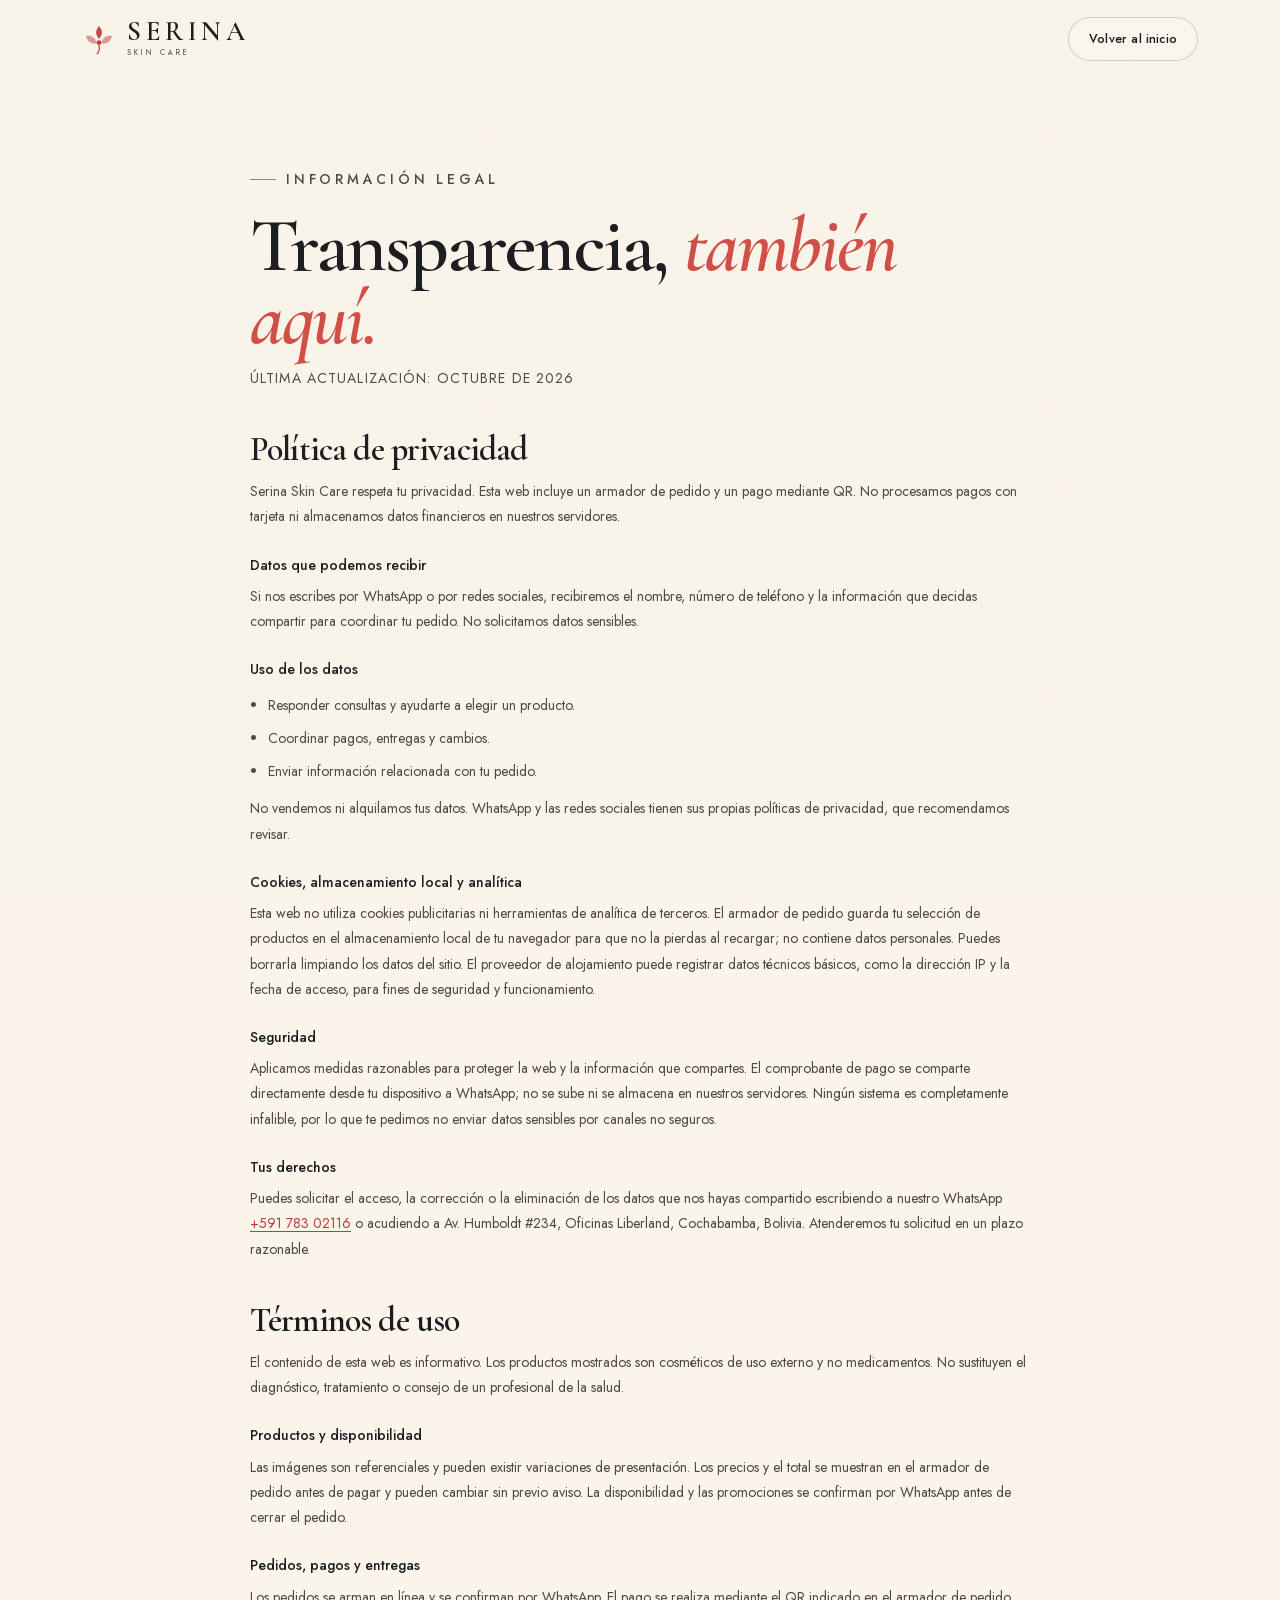
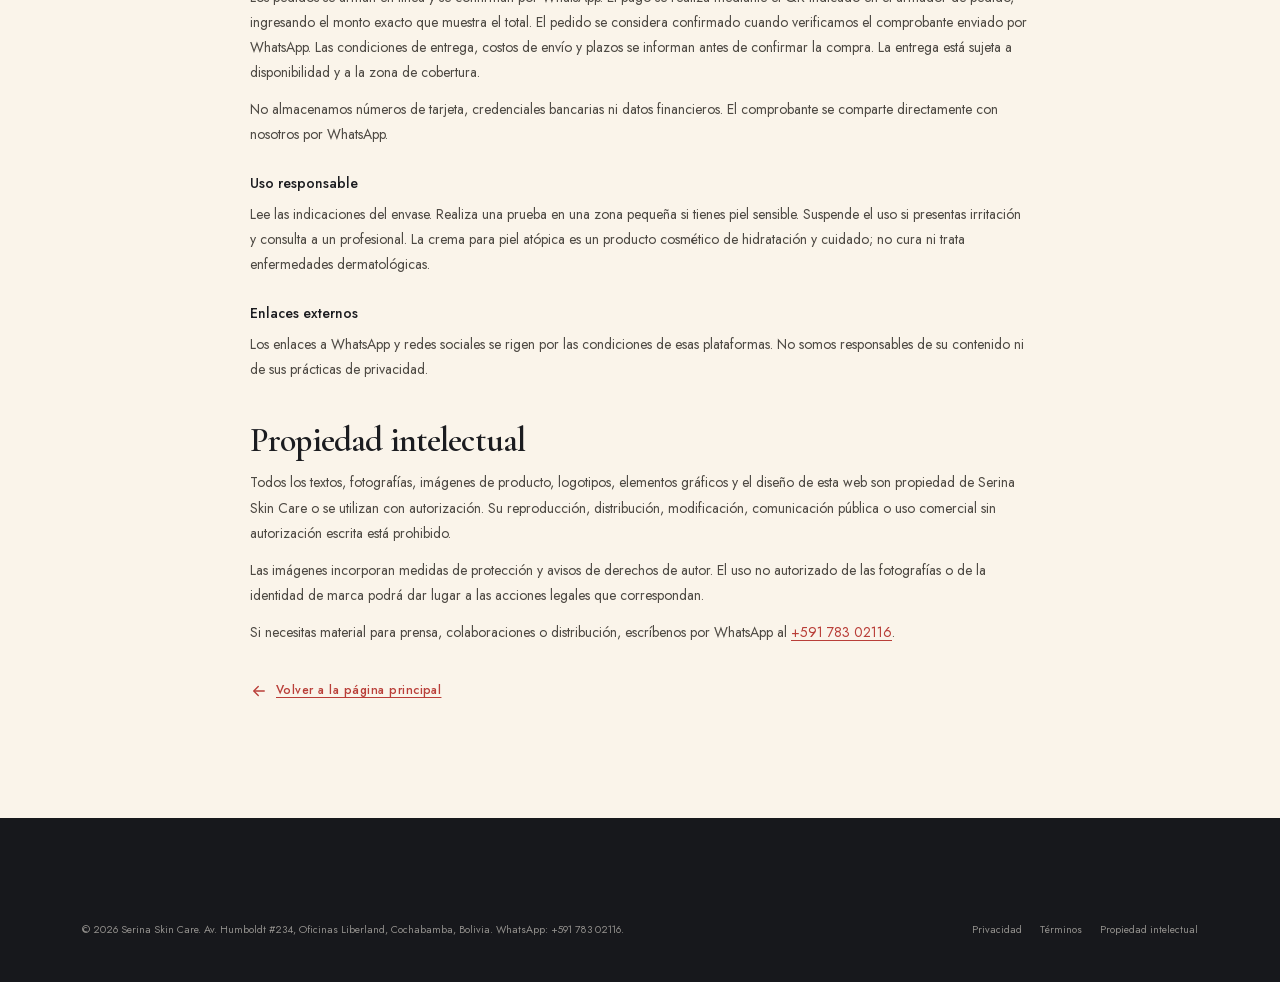
==== commit ac38977f: "Agrega pedido en linea con pago QR y comprobante por WhatsApp" ====
--- a/legal.html
+++ b/legal.html
@@ -48,7 +48,7 @@
 
         <section id="privacidad">
           <h2>Política de privacidad</h2>
-          <p>Serina Skin Care respeta tu privacidad. Esta web es informativa y no incluye formularios de registro, carritos de compra ni sistemas de pago propios.</p>
+          <p>Serina Skin Care respeta tu privacidad. Esta web incluye un armador de pedido y un pago mediante QR. No procesamos pagos con tarjeta ni almacenamos datos financieros en nuestros servidores.</p>
           <h3>Datos que podemos recibir</h3>
           <p>Si nos escribes por WhatsApp o por redes sociales, recibiremos el nombre, número de teléfono y la información que decidas compartir para coordinar tu pedido. No solicitamos datos sensibles.</p>
           <h3>Uso de los datos</h3>
@@ -58,10 +58,10 @@
             <li>Enviar información relacionada con tu pedido.</li>
           </ul>
           <p>No vendemos ni alquilamos tus datos. WhatsApp y las redes sociales tienen sus propias políticas de privacidad, que recomendamos revisar.</p>
-          <h3>Cookies y analítica</h3>
-          <p>Esta web no utiliza cookies publicitarias ni herramientas de analítica de terceros. El proveedor de alojamiento puede registrar datos técnicos básicos, como la dirección IP y la fecha de acceso, para fines de seguridad y funcionamiento.</p>
+          <h3>Cookies, almacenamiento local y analítica</h3>
+          <p>Esta web no utiliza cookies publicitarias ni herramientas de analítica de terceros. El armador de pedido guarda tu selección de productos en el almacenamiento local de tu navegador para que no la pierdas al recargar; no contiene datos personales. Puedes borrarla limpiando los datos del sitio. El proveedor de alojamiento puede registrar datos técnicos básicos, como la dirección IP y la fecha de acceso, para fines de seguridad y funcionamiento.</p>
           <h3>Seguridad</h3>
-          <p>Aplicamos medidas razonables para proteger la web y la información que compartes. Ningún sistema es completamente infalible, por lo que te pedimos no enviar datos sensibles por canales no seguros.</p>
+          <p>Aplicamos medidas razonables para proteger la web y la información que compartes. El comprobante de pago se comparte directamente desde tu dispositivo a WhatsApp; no se sube ni se almacena en nuestros servidores. Ningún sistema es completamente infalible, por lo que te pedimos no enviar datos sensibles por canales no seguros.</p>
           <h3>Tus derechos</h3>
           <p>Puedes solicitar el acceso, la corrección o la eliminación de los datos que nos hayas compartido escribiendo a nuestro WhatsApp <a href="https://wa.me/59178302116">+591 783 02116</a> o acudiendo a Av. Humboldt #234, Oficinas Liberland, Cochabamba, Bolivia. Atenderemos tu solicitud en un plazo razonable.</p>
         </section>
@@ -70,9 +70,10 @@
           <h2>Términos de uso</h2>
           <p>El contenido de esta web es informativo. Los productos mostrados son cosméticos de uso externo y no medicamentos. No sustituyen el diagnóstico, tratamiento o consejo de un profesional de la salud.</p>
           <h3>Productos y disponibilidad</h3>
-          <p>Las imágenes son referenciales y pueden existir variaciones de presentación. La disponibilidad, el precio y las promociones se confirman por WhatsApp antes de cerrar el pedido. No publicamos precios en esta web.</p>
+          <p>Las imágenes son referenciales y pueden existir variaciones de presentación. Los precios y el total se muestran en el armador de pedido antes de pagar y pueden cambiar sin previo aviso. La disponibilidad y las promociones se confirman por WhatsApp antes de cerrar el pedido.</p>
           <h3>Pedidos, pagos y entregas</h3>
-          <p>Los pedidos se coordinan por WhatsApp. Las condiciones de pago, entrega, costos de envío y plazos se informan antes de confirmar la compra. La entrega está sujeta a disponibilidad y a la zona de cobertura.</p>
+          <p>Los pedidos se arman en línea y se confirman por WhatsApp. El pago se realiza mediante el QR indicado en el armador de pedido, ingresando el monto exacto que muestra el total. El pedido se considera confirmado cuando verificamos el comprobante enviado por WhatsApp. Las condiciones de entrega, costos de envío y plazos se informan antes de confirmar la compra. La entrega está sujeta a disponibilidad y a la zona de cobertura.</p>
+          <p>No almacenamos números de tarjeta, credenciales bancarias ni datos financieros. El comprobante se comparte directamente con nosotros por WhatsApp.</p>
           <h3>Uso responsable</h3>
           <p>Lee las indicaciones del envase. Realiza una prueba en una zona pequeña si tienes piel sensible. Suspende el uso si presentas irritación y consulta a un profesional. La crema para piel atópica es un producto cosmético de hidratación y cuidado; no cura ni trata enfermedades dermatológicas.</p>
           <h3>Enlaces externos</h3>
--- a/assets/css/styles.css
+++ b/assets/css/styles.css
@@ -870,7 +870,7 @@
 
 .product-grid {
   display: grid;
-  grid-template-columns: repeat(3, minmax(0, 1fr));
+  grid-template-columns: repeat(4, minmax(0, 1fr));
   gap: 22px;
 }
 
@@ -902,6 +902,10 @@
 
 .card-atopic {
   background: linear-gradient(155deg, #e9efe3 0%, #dce7d5 100%);
+}
+
+.card-black {
+  background: linear-gradient(155deg, #e9e4dc 0%, #ded6cb 100%);
 }
 
 .card-top {
@@ -967,6 +971,10 @@
   background: rgba(255, 252, 246, 0.3);
 }
 
+.card-black .stage-circle {
+  background: rgba(255, 252, 246, 0.28);
+}
+
 .card-stage img {
   position: relative;
   z-index: 1;
@@ -1565,7 +1573,7 @@
   position: relative;
   z-index: 2;
   width: auto;
-  height: 540px;
+  height: 500px;
   max-width: 100%;
   filter: drop-shadow(0 30px 30px rgba(70, 25, 18, 0.28));
 }
@@ -1930,6 +1938,12 @@
 }
 
 /* Responsive */
+@media (max-width: 1279px) {
+  .product-grid {
+    grid-template-columns: repeat(2, minmax(0, 1fr));
+  }
+}
+
 @media (max-width: 1080px) {
   .hero-visual {
     min-height: 570px;
@@ -2447,6 +2461,39 @@
   }
 }
 
+@media (min-width: 1280px) {
+  .product-card {
+    min-height: 640px;
+    padding: 20px;
+  }
+
+  .card-stage {
+    height: 320px;
+  }
+
+  .card-stage img {
+    height: 312px;
+  }
+
+  .stage-circle {
+    width: 238px;
+  }
+
+  .card-body h3,
+  .card-atopic .card-body h3 {
+    font-size: 30px;
+  }
+
+  .card-desc {
+    font-size: 12.5px;
+  }
+
+  .chips li {
+    padding: 5px 8px;
+    font-size: 8.5px;
+  }
+}
+
 @media (prefers-reduced-motion: reduce) {
   html {
     scroll-behavior: auto;
@@ -2487,3 +2534,250 @@
     background: #fff;
   }
 }
+
+/* Carousel - ritual section */
+.carousel-wrap {
+  position: relative;
+  display: flex;
+  flex-direction: column;
+  gap: 12px;
+  min-width: 0;
+}
+
+.carousel-viewport {
+  position: relative;
+  aspect-ratio: 4 / 5;
+  overflow: hidden;
+  border-radius: var(--radius);
+  background: #e9dfd2;
+  box-shadow: var(--shadow);
+  outline-offset: 5px;
+}
+
+.carousel-track {
+  display: flex;
+  height: 100%;
+  transition: transform 0.7s cubic-bezier(0.2, 0.7, 0.2, 1);
+  will-change: transform;
+}
+
+.carousel-slide {
+  position: relative;
+  display: grid;
+  flex: 0 0 100%;
+  place-items: center;
+  height: 100%;
+  overflow: hidden;
+}
+
+.carousel-backdrop {
+  position: absolute;
+  inset: -12%;
+  width: 124%;
+  height: 124%;
+  object-fit: cover;
+  filter: blur(28px) saturate(0.9);
+  opacity: 0.55;
+  transform: scale(1.05);
+}
+
+.carousel-slide::after {
+  content: "";
+  position: absolute;
+  inset: 0;
+  z-index: 0;
+  background: linear-gradient(180deg, rgba(250, 244, 234, 0.18), rgba(250, 244, 234, 0.04));
+}
+
+.carousel-img {
+  position: absolute;
+  inset: 12px;
+  z-index: 1;
+  width: calc(100% - 24px);
+  height: calc(100% - 24px);
+  object-fit: contain;
+  filter: drop-shadow(0 22px 34px rgba(50, 30, 20, 0.22));
+}
+
+.carousel-btn {
+  position: absolute;
+  top: 50%;
+  z-index: 5;
+  display: grid;
+  place-items: center;
+  width: 38px;
+  height: 38px;
+  padding: 0;
+  border: 1px solid rgba(255, 255, 255, 0.68);
+  border-radius: 50%;
+  background: rgba(250, 244, 234, 0.82);
+  color: var(--ink);
+  cursor: pointer;
+  transform: translateY(-50%);
+  box-shadow: 0 10px 24px -14px rgba(50, 30, 20, 0.4);
+  backdrop-filter: blur(10px);
+  -webkit-backdrop-filter: blur(10px);
+  transition: background-color 0.2s ease, color 0.2s ease, transform 0.2s ease;
+}
+
+.carousel-btn:hover {
+  background: #fff;
+  color: var(--coral-deep);
+  transform: translateY(-50%) scale(1.05);
+}
+
+.carousel-btn svg {
+  width: 17px;
+  height: 17px;
+}
+
+.carousel-prev {
+  left: 14px;
+}
+
+.carousel-next {
+  right: 14px;
+}
+
+.carousel-viewport .watermark {
+  right: 14px;
+  bottom: 10px;
+  z-index: 3;
+  color: rgba(250, 244, 234, 0.65);
+  text-shadow: 0 1px 4px rgba(27, 28, 32, 0.4);
+}
+
+.carousel-footer {
+  display: flex;
+  align-items: center;
+  justify-content: space-between;
+  gap: 12px;
+  min-height: 26px;
+  padding: 0 3px;
+}
+
+.carousel-caption {
+  display: flex;
+  align-items: center;
+  gap: 7px;
+  color: var(--muted);
+  font-size: 8.5px;
+  font-weight: 500;
+  letter-spacing: 0.14em;
+  line-height: 1.2;
+  text-transform: uppercase;
+  white-space: nowrap;
+}
+
+.caption-dot {
+  width: 5px;
+  height: 5px;
+  border-radius: 50%;
+  background: var(--coral);
+  box-shadow: 0 0 0 3px rgba(209, 78, 70, 0.12);
+}
+
+.carousel-dots {
+  display: flex;
+  align-items: center;
+  gap: 5px;
+}
+
+.carousel-dot {
+  width: 6px;
+  height: 6px;
+  padding: 0;
+  border: 0;
+  border-radius: 999px;
+  background: rgba(27, 28, 32, 0.22);
+  cursor: pointer;
+  transition: width 0.3s ease, background-color 0.3s ease;
+}
+
+.carousel-dot.is-active {
+  width: 18px;
+  background: var(--coral-deep);
+}
+
+.carousel-meta {
+  display: flex;
+  align-items: center;
+  gap: 8px;
+}
+
+.carousel-count {
+  color: var(--muted);
+  font-size: 9.5px;
+  font-variant-numeric: tabular-nums;
+  letter-spacing: 0.06em;
+  white-space: nowrap;
+}
+
+.carousel-play {
+  display: grid;
+  place-items: center;
+  width: 25px;
+  height: 25px;
+  padding: 0;
+  border: 1px solid var(--line);
+  border-radius: 50%;
+  background: transparent;
+  color: var(--ink-soft);
+  cursor: pointer;
+  transition: border-color 0.2s ease, color 0.2s ease, background-color 0.2s ease;
+}
+
+.carousel-play:hover {
+  border-color: var(--coral-deep);
+  background: rgba(255, 252, 246, 0.5);
+  color: var(--coral-deep);
+}
+
+.carousel-play svg {
+  width: 11px;
+  height: 11px;
+}
+
+@media (max-width: 980px) {
+  .carousel-wrap {
+    width: 100%;
+    max-width: 560px;
+    margin: 0 auto;
+  }
+
+}
+
+@media (max-width: 420px) {
+  .carousel-caption {
+    font-size: 8px;
+    letter-spacing: 0.1em;
+  }
+
+  .carousel-dot {
+    width: 5px;
+    height: 5px;
+  }
+
+  .carousel-dot.is-active {
+    width: 14px;
+  }
+
+  .carousel-btn {
+    width: 34px;
+    height: 34px;
+  }
+
+  .carousel-prev {
+    left: 10px;
+  }
+
+  .carousel-next {
+    right: 10px;
+  }
+}
+
+@media (prefers-reduced-motion: reduce) {
+  .carousel-track {
+    transition: none;
+  }
+}
